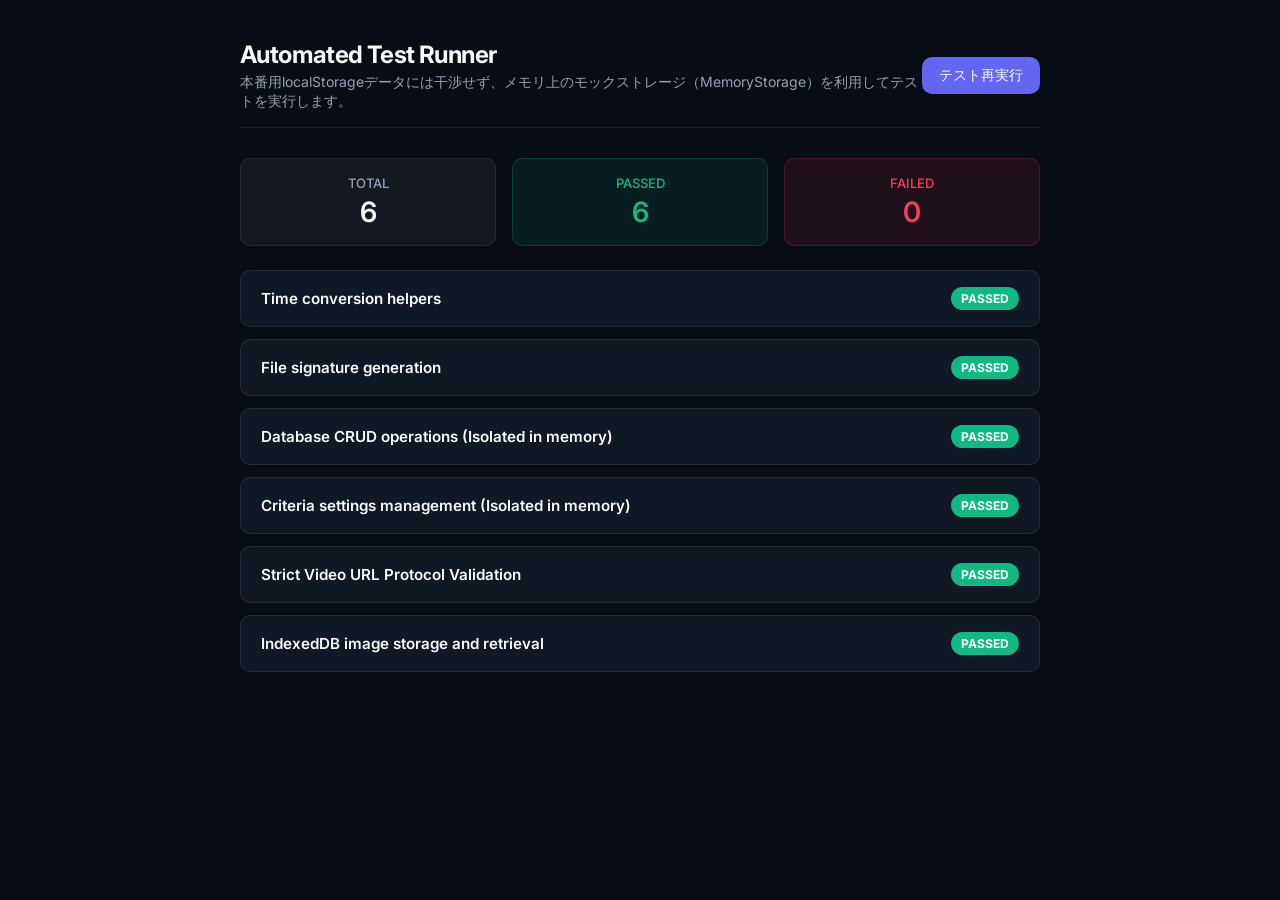
==== test.html @ 160d438b "Fix test isolation, unsafe DOM rendering, storage, and blob URL cleanup" ====
<!DOCTYPE html>
<html lang="ja">
<head>
  <meta charset="UTF-8">
  <meta name="viewport" content="width=device-width, initial-scale=1.0">
  <title>Video Review Studio - Test Runner</title>
  <link rel="stylesheet" href="css/styles.css">
  <style>
    body {
      background-color: var(--color-bg-base, #080c14);
      font-family: var(--font-sans);
      color: var(--color-text-main, #f8fafc);
      padding: 40px 20px;
    }
    .test-container {
      max-width: 800px;
      margin: 0 auto;
    }
    .test-header {
      margin-bottom: 30px;
      display: flex;
      justify-content: space-between;
      align-items: center;
      border-bottom: 1px solid var(--color-border);
      padding-bottom: 16px;
    }
    .test-summary-card {
      display: grid;
      grid-template-columns: repeat(3, 1fr);
      gap: 16px;
      margin-bottom: 24px;
    }
    .summary-box {
      padding: 16px;
      border-radius: var(--radius-md, 10px);
      text-align: center;
      font-weight: 600;
    }
    .summary-box.total {
      background-color: rgba(255, 255, 255, 0.05);
      border: 1px solid var(--color-border);
    }
    .summary-box.passed {
      background-color: rgba(16, 185, 129, 0.1);
      border: 1px solid rgba(16, 185, 129, 0.2);
      color: var(--color-success, #10b981);
    }
    .summary-box.failed {
      background-color: rgba(244, 63, 94, 0.1);
      border: 1px solid rgba(244, 63, 94, 0.2);
      color: var(--color-error, #f43f5e);
    }
    .test-title {
      font-size: 1.5rem;
      font-weight: 700;
    }
    .test-item-card {
      padding: 16px 20px;
      margin-bottom: 12px;
      display: flex;
      justify-content: space-between;
      align-items: center;
    }
    .test-item-info {
      display: flex;
      flex-direction: column;
      gap: 4px;
    }
    .test-name {
      font-size: 0.95rem;
      font-weight: 600;
    }
    .test-error-log {
      font-family: monospace;
      font-size: 0.8rem;
      color: var(--color-error, #f43f5e);
      margin-top: 4px;
    }
    .test-badge {
      font-size: 0.75rem;
      font-weight: 700;
      padding: 4px 10px;
      border-radius: var(--radius-full, 9999px);
    }
    .test-badge.passed {
      background-color: var(--color-success, #10b981);
      color: white;
    }
    .test-badge.failed {
      background-color: var(--color-error, #f43f5e);
      color: white;
    }
  </style>
</head>
<body>
  <div class="test-container">
    <div class="test-header">
      <div>
        <h1 class="test-title">Automated Test Runner</h1>
        <p style="color: var(--color-text-muted); font-size: 0.875rem; margin-top: 4px;">
          本番用localStorageデータには干渉せず、メモリ上のモックストレージ（MemoryStorage）を利用してテストを実行します。
        </p>
      </div>
      <button id="btn-re-run" class="btn btn-primary">テスト再実行</button>
    </div>

    <!-- Summary box -->
    <div class="test-summary-card">
      <div class="summary-box total">
        <div style="font-size: 0.8125rem; color: var(--color-text-muted); font-weight: 500;">TOTAL</div>
        <div id="summary-total" style="font-size: 1.75rem; margin-top: 4px;">0</div>
      </div>
      <div class="summary-box passed">
        <div style="font-size: 0.8125rem; font-weight: 500;">PASSED</div>
        <div id="summary-passed" style="font-size: 1.75rem; margin-top: 4px;">0</div>
      </div>
      <div class="summary-box failed">
        <div style="font-size: 0.8125rem; font-weight: 500;">FAILED</div>
        <div id="summary-failed" style="font-size: 1.75rem; margin-top: 4px;">0</div>
      </div>
    </div>

    <!-- Details List -->
    <div id="test-results-list">
      <!-- Injected test cases results cards -->
    </div>
  </div>

  <script type="module">
    import { runTests } from './js/tests.js';

    async function executeTestSuite() {
      const listEl = document.getElementById('test-results-list');
      listEl.innerHTML = '<div style="text-align:center; padding: 40px; color: var(--color-text-muted)">テスト実行中...</div>';

      // Reset summaries
      document.getElementById('summary-total').textContent = '0';
      document.getElementById('summary-passed').textContent = '0';
      document.getElementById('summary-failed').textContent = '0';

      const results = await runTests();
      
      listEl.innerHTML = '';
      let passedCount = 0;
      let failedCount = 0;

      results.forEach(res => {
        const card = document.createElement('div');
        card.className = 'glass-card test-item-card';

        const info = document.createElement('div');
        info.className = 'test-item-info';

        const nameSpan = document.createElement('span');
        nameSpan.className = 'test-name';
        nameSpan.textContent = res.name;
        info.appendChild(nameSpan);

        if (!res.passed) {
          const errDiv = document.createElement('div');
          errDiv.className = 'test-error-log';
          errDiv.textContent = `Error: ${res.error}`;
          info.appendChild(errDiv);
          failedCount++;
        } else {
          passedCount++;
        }

        const badge = document.createElement('span');
        badge.className = `test-badge ${res.passed ? 'passed' : 'failed'}`;
        badge.textContent = res.passed ? 'PASSED' : 'FAILED';

        card.appendChild(info);
        card.appendChild(badge);
        listEl.appendChild(card);
      });

      document.getElementById('summary-total').textContent = results.length.toString();
      document.getElementById('summary-passed').textContent = passedCount.toString();
      document.getElementById('summary-failed').textContent = failedCount.toString();
    }

    document.getElementById('btn-re-run').addEventListener('click', executeTestSuite);
    
    // Initial run
    document.addEventListener('DOMContentLoaded', executeTestSuite);
  </script>
</body>
</html>
---- css/styles.css ----
/* CSS Design Tokens & Reset */
@import url('https://fonts.googleapis.com/css2?family=Inter:wght@300;400;500;600;700&display=swap');

:root {
  --font-sans: 'Inter', system-ui, -apple-system, BlinkMacSystemFont, "Segoe UI", Roboto, "Helvetica Neue", Arial, sans-serif;
  
  /* Color Palette - Premium Obsidian & Deep Indigo */
  --color-bg-base: #080c14;
  --color-bg-panel: rgba(17, 24, 39, 0.7);
  --color-bg-card: rgba(30, 41, 59, 0.45);
  --color-bg-input: rgba(15, 23, 42, 0.6);
  --color-bg-active: rgba(99, 102, 241, 0.15);
  
  --color-primary: #6366f1;
  --color-primary-hover: #4f46e5;
  --color-primary-glow: rgba(99, 102, 241, 0.3);
  --color-secondary: #d946ef;
  
  --color-text-main: #f8fafc;
  --color-text-muted: #94a3b8;
  --color-text-dim: #64748b;
  
  --color-border: rgba(255, 255, 255, 0.08);
  --color-border-hover: rgba(255, 255, 255, 0.15);
  
  --color-success: #10b981;
  --color-error: #f43f5e;
  --color-warning: #f59e0b;
  
  /* Grade Colors */
  --color-grade-a: #22c55e;
  --color-grade-b: #3b82f6;
  --color-grade-c: #a855f7;
  --color-grade-d: #eab308;
  --color-grade-e: #ef4444;
  
  /* Border Radii & Effects */
  --radius-sm: 6px;
  --radius-md: 10px;
  --radius-lg: 16px;
  --radius-full: 9999px;
  
  --shadow-sm: 0 1px 2px 0 rgba(0, 0, 0, 0.05);
  --shadow-md: 0 4px 6px -1px rgba(0, 0, 0, 0.1), 0 2px 4px -1px rgba(0, 0, 0, 0.06);
  --shadow-lg: 0 10px 15px -3px rgba(0, 0, 0, 0.25), 0 4px 6px -2px rgba(0, 0, 0, 0.12);
  --shadow-glow: 0 0 20px 0 rgba(99, 102, 241, 0.15);
  
  --backdrop-blur: 16px;
}

* {
  box-sizing: border-box;
  margin: 0;
  padding: 0;
  scrollbar-width: thin;
  scrollbar-color: rgba(255, 255, 255, 0.15) transparent;
}

/* Custom Scrollbars */
*::-webkit-scrollbar {
  width: 6px;
  height: 6px;
}
*::-webkit-scrollbar-track {
  background: transparent;
}
*::-webkit-scrollbar-thumb {
  background-color: rgba(255, 255, 255, 0.12);
  border-radius: var(--radius-full);
}
*::-webkit-scrollbar-thumb:hover {
  background-color: rgba(255, 255, 255, 0.25);
}

body {
  font-family: var(--font-sans);
  background-color: var(--color-bg-base);
  color: var(--color-text-main);
  min-height: 100vh;
  overflow-x: hidden;
  display: flex;
  flex-direction: column;
}

/* Typography & Layout Utilities */
h1, h2, h3, h4 {
  font-weight: 600;
  letter-spacing: -0.025em;
  color: var(--color-text-main);
}

button, input, textarea, select {
  font-family: inherit;
  color: inherit;
  outline: none;
}

/* Glassmorphism Classes */
.glass-panel {
  background: var(--color-bg-panel);
  backdrop-filter: blur(var(--backdrop-blur));
  -webkit-backdrop-filter: blur(var(--backdrop-blur));
  border: 1px solid var(--color-border);
  box-shadow: var(--shadow-lg);
}

.glass-card {
  background: var(--color-bg-card);
  border: 1px solid var(--color-border);
  border-radius: var(--radius-md);
  transition: all 0.2s cubic-bezier(0.4, 0, 0.2, 1);
}

.glass-card:hover {
  border-color: var(--color-border-hover);
  transform: translateY(-2px);
  box-shadow: var(--shadow-md);
}

/* Header styling */
header {
  height: 64px;
  padding: 0 24px;
  display: flex;
  align-items: center;
  justify-content: space-between;
  border-bottom: 1px solid var(--color-border);
  position: sticky;
  top: 0;
  z-index: 40;
}

.logo-container {
  display: flex;
  align-items: center;
  gap: 10px;
}

.logo-icon {
  width: 28px;
  height: 28px;
  color: var(--color-primary);
  filter: drop-shadow(0 0 8px var(--color-primary-glow));
}

.logo-text {
  font-size: 1.15rem;
  font-weight: 700;
  background: linear-gradient(135deg, var(--color-text-main) 30%, var(--color-primary) 100%);
  -webkit-background-clip: text;
  -webkit-text-fill-color: transparent;
}

.header-actions {
  display: flex;
  align-items: center;
  gap: 12px;
}

/* Buttons */
.btn {
  display: inline-flex;
  align-items: center;
  justify-content: center;
  gap: 8px;
  padding: 8px 16px;
  border-radius: var(--radius-md);
  font-size: 0.875rem;
  font-weight: 500;
  cursor: pointer;
  border: 1px solid transparent;
  transition: all 0.2s ease;
  white-space: nowrap;
}

.btn-primary {
  background-color: var(--color-primary);
  color: #ffffff;
  box-shadow: var(--shadow-sm);
}
.btn-primary:hover {
  background-color: var(--color-primary-hover);
  box-shadow: 0 0 14px var(--color-primary-glow);
}

.btn-secondary {
  background-color: rgba(255, 255, 255, 0.05);
  border-color: var(--color-border);
  color: var(--color-text-main);
}
.btn-secondary:hover {
  background-color: rgba(255, 255, 255, 0.1);
  border-color: var(--color-border-hover);
}

.btn-danger {
  background-color: rgba(244, 63, 94, 0.1);
  border-color: rgba(244, 63, 94, 0.2);
  color: var(--color-error);
}
.btn-danger:hover {
  background-color: rgba(244, 63, 94, 0.2);
}

.btn-icon {
  width: 38px;
  height: 38px;
  padding: 0;
  border-radius: var(--radius-md);
  background-color: rgba(255, 255, 255, 0.04);
  border: 1px solid var(--color-border);
  color: var(--color-text-muted);
}
.btn-icon:hover {
  color: var(--color-text-main);
  background-color: rgba(255, 255, 255, 0.08);
  border-color: var(--color-border-hover);
}
.btn-icon svg {
  width: 18px;
  height: 18px;
}

/* App Container */
.app-content {
  flex: 1;
  display: flex;
  flex-direction: column;
  position: relative;
}

/* SCREEN 1: Video Library Grid */
.screen-library {
  max-width: 1200px;
  width: 100%;
  margin: 0 auto;
  padding: 32px 24px;
}

.library-header-bar {
  display: flex;
  justify-content: space-between;
  align-items: center;
  margin-bottom: 24px;
  flex-wrap: wrap;
  gap: 16px;
}

.filter-bar {
  display: grid;
  grid-template-columns: repeat(auto-fit, minmax(180px, 1fr));
  gap: 12px;
  padding: 16px;
  border-radius: var(--radius-lg);
  margin-bottom: 28px;
}

.input-group {
  display: flex;
  flex-direction: column;
  gap: 6px;
}

.input-label {
  font-size: 0.75rem;
  font-weight: 600;
  color: var(--color-text-muted);
  text-transform: uppercase;
  letter-spacing: 0.05em;
}

.form-input {
  background: var(--color-bg-input);
  border: 1px solid var(--color-border);
  border-radius: var(--radius-md);
  padding: 8px 12px;
  font-size: 0.875rem;
  transition: all 0.2s ease;
}

.form-input:focus {
  border-color: var(--color-primary);
  box-shadow: 0 0 0 2px var(--color-primary-glow);
}

.video-grid {
  display: grid;
  grid-template-columns: repeat(auto-fill, minmax(280px, 1fr));
  gap: 24px;
}

.video-card {
  display: flex;
  flex-direction: column;
  height: 100%;
  cursor: pointer;
  position: relative;
  overflow: hidden;
}

.video-card-thumb {
  aspect-ratio: 16/9;
  background-color: #020617;
  border-top-left-radius: 9px;
  border-top-right-radius: 9px;
  position: relative;
  overflow: hidden;
  display: flex;
  align-items: center;
  justify-content: center;
}

.video-card-thumb img {
  width: 100%;
  height: 100%;
  object-fit: cover;
}

.video-card-thumb .placeholder-video-icon {
  width: 48px;
  height: 48px;
  color: var(--color-text-dim);
}

.video-card-duration {
  position: absolute;
  bottom: 8px;
  right: 8px;
  background-color: rgba(0, 0, 0, 0.75);
  padding: 2px 6px;
  border-radius: var(--radius-sm);
  font-size: 0.75rem;
  font-weight: 500;
  letter-spacing: 0.025em;
}

.video-card-badge {
  position: absolute;
  top: 8px;
  left: 8px;
  padding: 4px 8px;
  border-radius: var(--radius-sm);
  font-size: 0.75rem;
  font-weight: 700;
  text-shadow: 0 1px 2px rgba(0,0,0,0.5);
  box-shadow: var(--shadow-sm);
}

.video-card-body {
  padding: 16px;
  flex: 1;
  display: flex;
  flex-direction: column;
  gap: 10px;
}

.video-card-title {
  font-size: 1rem;
  font-weight: 600;
  line-height: 1.4;
  overflow: hidden;
  text-overflow: ellipsis;
  display: -webkit-box;
  -webkit-line-clamp: 2;
  -webkit-box-orient: vertical;
}

.video-card-rating-row {
  display: flex;
  align-items: center;
  gap: 8px;
  font-size: 0.8125rem;
}

.video-card-avg-stars {
  display: flex;
  color: var(--color-warning);
}

.video-card-tags {
  display: flex;
  flex-wrap: wrap;
  gap: 6px;
  margin-top: auto;
}

.tag-badge {
  font-size: 0.6875rem;
  font-weight: 500;
  padding: 2px 6px;
  border-radius: var(--radius-sm);
  background-color: rgba(255, 255, 255, 0.05);
  border: 1px solid var(--color-border);
  color: var(--color-text-muted);
}

.video-card-stats {
  display: flex;
  align-items: center;
  gap: 12px;
  font-size: 0.75rem;
  color: var(--color-text-dim);
  border-top: 1px solid var(--color-border);
  padding-top: 10px;
  margin-top: 4px;
}

.stat-item {
  display: flex;
  align-items: center;
  gap: 4px;
}
.stat-item svg {
  width: 14px;
  height: 14px;
}

/* SCREEN 2: Dual Column Editor */
.screen-editor {
  flex: 1;
  display: grid;
  grid-template-columns: 1fr 400px;
  overflow: hidden;
  height: calc(100vh - 64px);
}

@media (max-width: 1024px) {
  .screen-editor {
    grid-template-columns: 1fr;
    height: auto;
    overflow: visible;
  }
}

/* Left Column: Player and Header info */
.editor-left-pane {
  display: flex;
  flex-direction: column;
  padding: 24px;
  overflow-y: auto;
  gap: 20px;
  border-right: 1px solid var(--color-border);
}

.pane-nav-bar {
  display: flex;
  align-items: center;
  justify-content: space-between;
  gap: 16px;
}

.video-title-area {
  display: flex;
  align-items: center;
  gap: 12px;
}

.video-title-heading {
  font-size: 1.25rem;
  font-weight: 600;
  white-space: nowrap;
  overflow: hidden;
  text-overflow: ellipsis;
  max-width: 500px;
}

.player-nav-buttons {
  display: flex;
  gap: 8px;
}

/* Video Player Component styling */
.player-container {
  aspect-ratio: 16/9;
  background-color: #000;
  border-radius: var(--radius-lg);
  overflow: hidden;
  position: relative;
  border: 1px solid var(--color-border);
  box-shadow: var(--shadow-lg);
}

.player-video {
  width: 100%;
  height: 100%;
  display: block;
}

/* Custom Player Controls */
.player-controls {
  position: absolute;
  bottom: 0;
  left: 0;
  right: 0;
  background: linear-gradient(0deg, rgba(0, 0, 0, 0.9) 0%, rgba(0, 0, 0, 0.4) 60%, rgba(0, 0, 0, 0) 100%);
  display: flex;
  flex-direction: column;
  padding: 12px 16px;
  opacity: 0;
  transition: opacity 0.25s ease;
  z-index: 10;
}

.player-container:hover .player-controls,
.player-container:focus-within .player-controls {
  opacity: 1;
}

.controls-progress-bar-container {
  height: 16px;
  display: flex;
  align-items: center;
  cursor: pointer;
  position: relative;
}

.controls-progress-bg {
  width: 100%;
  height: 4px;
  background-color: rgba(255, 255, 255, 0.2);
  border-radius: var(--radius-full);
  position: relative;
  transition: height 0.1s ease;
}

.controls-progress-bar-container:hover .controls-progress-bg {
  height: 6px;
}

.controls-progress-load {
  height: 100%;
  background-color: rgba(255, 255, 255, 0.15);
  position: absolute;
  top: 0;
  left: 0;
  border-radius: var(--radius-full);
}

.controls-progress-fill {
  height: 100%;
  background-color: var(--color-primary);
  position: absolute;
  top: 0;
  left: 0;
  border-radius: var(--radius-full);
}

.controls-progress-handle {
  width: 12px;
  height: 12px;
  background-color: #ffffff;
  border-radius: var(--radius-full);
  position: absolute;
  top: 50%;
  transform: translate(-50%, -50%);
  left: 0;
  box-shadow: 0 2px 4px rgba(0,0,0,0.5);
  display: none;
}

.controls-progress-bar-container:hover .controls-progress-handle {
  display: block;
}

.controls-row {
  display: flex;
  align-items: center;
  justify-content: space-between;
  margin-top: 8px;
}

.controls-left, .controls-right {
  display: flex;
  align-items: center;
  gap: 12px;
}

.control-btn {
  background: transparent;
  border: none;
  cursor: pointer;
  color: #ffffff;
  width: 32px;
  height: 32px;
  display: flex;
  align-items: center;
  justify-content: center;
  border-radius: var(--radius-sm);
  transition: background-color 0.2s;
}

.control-btn:hover {
  background-color: rgba(255, 255, 255, 0.1);
}

.control-btn svg {
  width: 18px;
  height: 18px;
}

.time-display {
  font-size: 0.75rem;
  font-weight: 500;
  font-variant-numeric: tabular-nums;
  color: rgba(255, 255, 255, 0.85);
}

.volume-container {
  display: flex;
  align-items: center;
  gap: 6px;
}

.volume-slider {
  width: 60px;
  height: 4px;
  -webkit-appearance: none;
  background: rgba(255, 255, 255, 0.2);
  border-radius: var(--radius-full);
  outline: none;
  cursor: pointer;
  transition: width 0.2s ease;
}

.volume-slider::-webkit-slider-thumb {
  -webkit-appearance: none;
  width: 10px;
  height: 10px;
  border-radius: var(--radius-full);
  background: #ffffff;
  box-shadow: 0 1px 2px rgba(0,0,0,0.4);
}

/* Local Video Loader Fallback card */
.local-file-prompt-card {
  padding: 24px;
  display: flex;
  flex-direction: column;
  align-items: center;
  gap: 16px;
  text-align: center;
}

.local-file-icon {
  width: 48px;
  height: 48px;
  color: var(--color-primary);
}

/* Shortcut Helper block under video */
.shortcuts-helper-card {
  padding: 16px 20px;
}

.shortcuts-grid {
  display: grid;
  grid-template-columns: repeat(auto-fit, minmax(180px, 1fr));
  gap: 10px;
  margin-top: 10px;
}

.shortcut-item {
  display: flex;
  justify-content: space-between;
  align-items: center;
  font-size: 0.8125rem;
  color: var(--color-text-muted);
}

.shortcut-key {
  font-family: monospace;
  background: rgba(255, 255, 255, 0.08);
  border: 1px solid var(--color-border);
  padding: 2px 6px;
  border-radius: 4px;
  color: var(--color-text-main);
  font-size: 0.75rem;
}

/* Right Column: Panel for evaluation tools */
.editor-right-pane {
  display: flex;
  flex-direction: column;
  overflow-y: auto;
  border-left: 1px solid var(--color-border);
  height: 100%;
}

@media (max-width: 1024px) {
  .editor-right-pane {
    border-left: none;
    height: auto;
  }
}

.right-pane-scroll-container {
  padding: 24px;
  display: flex;
  flex-direction: column;
  gap: 28px;
}

.editor-section {
  display: flex;
  flex-direction: column;
  gap: 12px;
}

.editor-section-title {
  font-size: 0.875rem;
  font-weight: 600;
  text-transform: uppercase;
  letter-spacing: 0.05em;
  color: var(--color-text-muted);
  border-bottom: 1px solid var(--color-border);
  padding-bottom: 6px;
  margin-bottom: 4px;
}

/* 1. Overall Grade Selector */
.grade-selector-group {
  display: grid;
  grid-template-columns: repeat(5, 1fr) auto;
  gap: 6px;
}

.grade-btn {
  height: 42px;
  border: 1px solid var(--color-border);
  background-color: rgba(255,255,255,0.03);
  font-weight: 700;
  font-size: 1.125rem;
  border-radius: var(--radius-md);
  cursor: pointer;
  transition: all 0.15s ease;
  display: flex;
  align-items: center;
  justify-content: center;
}

.grade-btn-clear {
  color: var(--color-text-dim);
  font-size: 0.75rem;
  padding: 0 8px;
}
.grade-btn-clear:hover {
  color: var(--color-error);
  background-color: rgba(244, 63, 94, 0.08);
}

.grade-btn[data-grade="A"]:hover, .grade-btn[data-grade="A"].active {
  background-color: rgba(34, 197, 94, 0.15);
  border-color: var(--color-grade-a);
  color: var(--color-grade-a);
  box-shadow: 0 0 10px rgba(34, 197, 94, 0.15);
}

.grade-btn[data-grade="B"]:hover, .grade-btn[data-grade="B"].active {
  background-color: rgba(59, 130, 246, 0.15);
  border-color: var(--color-grade-b);
  color: var(--color-grade-b);
  box-shadow: 0 0 10px rgba(59, 130, 246, 0.15);
}

.grade-btn[data-grade="C"]:hover, .grade-btn[data-grade="C"].active {
  background-color: rgba(168, 85, 247, 0.15);
  border-color: var(--color-grade-c);
  color: var(--color-grade-c);
  box-shadow: 0 0 10px rgba(168, 85, 247, 0.15);
}

.grade-btn[data-grade="D"]:hover, .grade-btn[data-grade="D"].active {
  background-color: rgba(234, 179, 8, 0.15);
  border-color: var(--color-grade-d);
  color: var(--color-grade-d);
  box-shadow: 0 0 10px rgba(234, 179, 8, 0.15);
}

.grade-btn[data-grade="E"]:hover, .grade-btn[data-grade="E"].active {
  background-color: rgba(239, 68, 68, 0.15);
  border-color: var(--color-grade-e);
  color: var(--color-grade-e);
  box-shadow: 0 0 10px rgba(239, 68, 68, 0.15);
}

/* 2. Individual Star Criteria Panel */
.criteria-ratings-panel {
  display: flex;
  flex-direction: column;
  gap: 10px;
}

.star-rating-row {
  display: flex;
  justify-content: space-between;
  align-items: center;
  padding: 6px 10px;
  border-radius: var(--radius-sm);
  background-color: rgba(255, 255, 255, 0.015);
  border: 1px solid transparent;
}

.star-rating-row:hover {
  background-color: rgba(255, 255, 255, 0.04);
  border-color: var(--color-border);
}

.star-rating-label {
  font-size: 0.875rem;
  font-weight: 500;
}

.stars-interactive-container {
  display: flex;
  align-items: center;
  gap: 12px;
}

.stars-group {
  display: flex;
  gap: 3px;
  cursor: pointer;
}

.star-elem {
  width: 20px;
  height: 20px;
  color: var(--color-text-dim);
  transition: color 0.1s ease, transform 0.1s ease;
}

.star-elem.active {
  color: var(--color-warning);
}

.stars-group:hover .star-elem {
  /* Override normal behavior to make stars light up on hover */
  color: var(--color-warning);
}

.stars-group .star-elem:hover ~ .star-elem {
  /* Turn elements after hovered element back to dim */
  color: var(--color-text-dim) !important;
}

.star-clear-btn {
  background: transparent;
  border: none;
  color: var(--color-text-dim);
  cursor: pointer;
  font-size: 0.75rem;
}
.star-clear-btn:hover {
  color: var(--color-error);
}

/* 3. SVG Radar Chart styles */
.radar-chart-container {
  display: flex;
  justify-content: center;
  align-items: center;
  aspect-ratio: 1;
  width: 100%;
  max-width: 320px;
  margin: 0 auto;
  border: 1px solid var(--color-border);
  background: rgba(15, 23, 42, 0.3);
  border-radius: var(--radius-lg);
  padding: 12px;
  position: relative;
  overflow: hidden;
}

.radar-svg {
  display: block;
}

.radar-placeholder-container {
  display: flex;
  align-items: center;
  justify-content: center;
  height: 100%;
  width: 100%;
  text-align: center;
  padding: 20px;
}

.radar-placeholder-inner {
  display: flex;
  flex-direction: column;
  align-items: center;
  gap: 12px;
}

.radar-placeholder-icon {
  width: 40px;
  height: 40px;
  color: var(--color-text-dim);
  opacity: 0.6;
}

.radar-placeholder-inner p {
  font-size: 0.8125rem;
  color: var(--color-text-muted);
}

/* 4. Tags input */
.tags-widget-container {
  display: flex;
  flex-direction: column;
  gap: 8px;
}

.tags-chips-list {
  display: flex;
  flex-wrap: wrap;
  gap: 6px;
}

.tag-chip {
  display: inline-flex;
  align-items: center;
  gap: 6px;
  font-size: 0.75rem;
  font-weight: 500;
  padding: 4px 10px;
  background-color: var(--color-bg-active);
  color: var(--color-primary);
  border: 1px solid rgba(99, 102, 241, 0.3);
  border-radius: var(--radius-full);
}

.tag-chip-remove {
  background: transparent;
  border: none;
  cursor: pointer;
  color: rgba(99, 102, 241, 0.6);
  display: flex;
  align-items: center;
  justify-content: center;
}
.tag-chip-remove:hover {
  color: var(--color-error);
}
.tag-chip-remove svg {
  width: 10px;
  height: 10px;
}

.tag-input-box-wrapper {
  position: relative;
}

.tag-autocomplete-dropdown {
  position: absolute;
  top: 100%;
  left: 0;
  right: 0;
  margin-top: 4px;
  max-height: 150px;
  overflow-y: auto;
  border-radius: var(--radius-md);
  z-index: 50;
  box-shadow: var(--shadow-lg);
}

.autocomplete-item {
  padding: 8px 12px;
  font-size: 0.8125rem;
  cursor: pointer;
  transition: background-color 0.15s;
}

.autocomplete-item:hover {
  background-color: var(--color-primary);
  color: white;
}

/* 5. Comment Section */
.comment-editor-textarea {
  min-height: 90px;
  resize: vertical;
  width: 100%;
}

/* 6. Timeline Notes list */
.timeline-notes-editor-box {
  display: flex;
  flex-direction: column;
  gap: 10px;
  padding: 14px;
  border-radius: var(--radius-md);
  background-color: rgba(255, 255, 255, 0.02);
  border: 1px solid var(--color-border);
}

.timeline-editor-comment-input {
  width: 100%;
  font-size: 0.8125rem;
  padding: 6px 10px;
}

.timeline-notes-list {
  display: flex;
  flex-direction: column;
  gap: 10px;
  margin-top: 8px;
}

.timeline-note-item {
  display: flex;
  gap: 12px;
  padding: 10px;
  border-radius: var(--radius-md);
  background-color: rgba(255, 255, 255, 0.025);
  border: 1px solid var(--color-border);
  align-items: flex-start;
  transition: border-color 0.2s, background-color 0.2s;
}

.timeline-note-item:hover {
  border-color: var(--color-border-hover);
  background-color: rgba(255, 255, 255, 0.04);
}

.timeline-note-thumb {
  width: 64px;
  aspect-ratio: 16/9;
  background-color: #020617;
  border-radius: 4px;
  overflow: hidden;
  display: flex;
  align-items: center;
  justify-content: center;
  flex-shrink: 0;
  border: 1px solid rgba(255,255,255,0.06);
}

.timeline-note-thumb img {
  width: 100%;
  height: 100%;
  object-fit: cover;
}

.timeline-note-thumb-icon {
  width: 20px;
  height: 20px;
  color: var(--color-text-dim);
}

.timeline-note-content-box {
  flex: 1;
  display: flex;
  flex-direction: column;
  gap: 4px;
}

.timeline-note-meta-row {
  display: flex;
  align-items: center;
  justify-content: space-between;
  gap: 8px;
}

.timeline-note-timestamp {
  font-size: 0.75rem;
  font-weight: 700;
  color: var(--color-primary);
  background-color: var(--color-bg-active);
  padding: 2px 6px;
  border-radius: 4px;
  cursor: pointer;
  display: inline-flex;
  align-items: center;
  gap: 4px;
  transition: filter 0.15s;
}

.timeline-note-timestamp:hover {
  filter: brightness(1.2);
}

.timeline-note-comment {
  font-size: 0.8125rem;
  line-height: 1.4;
  word-break: break-word;
}

.timeline-note-actions {
  display: flex;
  gap: 6px;
}

.timeline-note-action-btn {
  background: transparent;
  border: none;
  cursor: pointer;
  color: var(--color-text-dim);
  padding: 2px;
}
.timeline-note-action-btn:hover {
  color: var(--color-text-main);
}
.timeline-note-action-btn.delete:hover {
  color: var(--color-error);
}
.timeline-note-action-btn svg {
  width: 14px;
  height: 14px;
}

/* Save Bar footer in pane */
.pane-save-bar {
  position: sticky;
  bottom: 0;
  background: var(--color-bg-panel);
  border-top: 1px solid var(--color-border);
  padding: 16px 24px;
  display: flex;
  justify-content: flex-end;
  gap: 12px;
  backdrop-filter: blur(var(--backdrop-blur));
  -webkit-backdrop-filter: blur(var(--backdrop-blur));
}

/* SCREEN 3: Settings Panel Modal Overlay */
.modal-overlay {
  position: fixed;
  top: 0;
  left: 0;
  right: 0;
  bottom: 0;
  background-color: rgba(0, 0, 0, 0.7);
  backdrop-filter: blur(8px);
  -webkit-backdrop-filter: blur(8px);
  display: flex;
  align-items: center;
  justify-content: center;
  z-index: 100;
  opacity: 0;
  pointer-events: none;
  transition: opacity 0.25s ease;
}

.modal-overlay.open {
  opacity: 1;
  pointer-events: auto;
}

.modal-container {
  width: 100%;
  max-width: 500px;
  border-radius: var(--radius-lg);
  display: flex;
  flex-direction: column;
  max-height: 85vh;
  overflow: hidden;
  transform: scale(0.95);
  transition: transform 0.25s cubic-bezier(0.34, 1.56, 0.64, 1);
}

.modal-overlay.open .modal-container {
  transform: scale(1);
}

.modal-header {
  padding: 18px 24px;
  border-bottom: 1px solid var(--color-border);
  display: flex;
  align-items: center;
  justify-content: space-between;
}

.modal-body {
  padding: 24px;
  overflow-y: auto;
  display: flex;
  flex-direction: column;
  gap: 20px;
}

.modal-footer {
  padding: 16px 24px;
  border-top: 1px solid var(--color-border);
  display: flex;
  justify-content: flex-end;
  gap: 12px;
}

/* Settings Form elements */
.settings-criteria-list {
  display: flex;
  flex-direction: column;
  gap: 10px;
}

.settings-criterion-row {
  display: flex;
  align-items: center;
  gap: 12px;
  padding: 8px 12px;
  border-radius: var(--radius-md);
  background-color: rgba(255, 255, 255, 0.02);
  border: 1px solid var(--color-border);
}

.criterion-drag-handle {
  color: var(--color-text-dim);
  cursor: grab;
  display: flex;
  flex-direction: column;
  gap: 2px;
}

.criterion-input-field {
  flex: 1;
  font-weight: 500;
}

.criterion-order-controls {
  display: flex;
  flex-direction: column;
  gap: 2px;
}

.criterion-order-btn {
  background: transparent;
  border: none;
  cursor: pointer;
  color: var(--color-text-dim);
  padding: 2px;
  display: flex;
  align-items: center;
}
.criterion-order-btn:hover {
  color: var(--color-text-main);
}
.criterion-order-btn svg {
  width: 14px;
  height: 14px;
}

.settings-add-box {
  display: flex;
  gap: 10px;
  align-items: center;
  border-top: 1px solid var(--color-border);
  padding-top: 16px;
  margin-top: 8px;
}

/* General Layout helpers & Hide states */
.hidden {
  display: none !important;
}

/* Toast Message Notifications */
.toast-container {
  position: fixed;
  bottom: 24px;
  left: 24px;
  z-index: 200;
  display: flex;
  flex-direction: column;
  gap: 8px;
}

.toast {
  padding: 12px 18px;
  border-radius: var(--radius-md);
  color: white;
  font-size: 0.875rem;
  font-weight: 500;
  box-shadow: var(--shadow-lg);
  display: flex;
  align-items: center;
  gap: 10px;
  transform: translateY(20px);
  opacity: 0;
  animation: toastSlideIn 0.3s forwards cubic-bezier(0.34, 1.56, 0.64, 1);
  border-left: 4px solid transparent;
}

.toast-success {
  background-color: #0f172a;
  border: 1px solid rgba(16, 185, 129, 0.2);
  border-left-color: var(--color-success);
}

.toast-error {
  background-color: #0f172a;
  border: 1px solid rgba(244, 63, 94, 0.2);
  border-left-color: var(--color-error);
}

@keyframes toastSlideIn {
  to {
    transform: translateY(0);
    opacity: 1;
  }
}
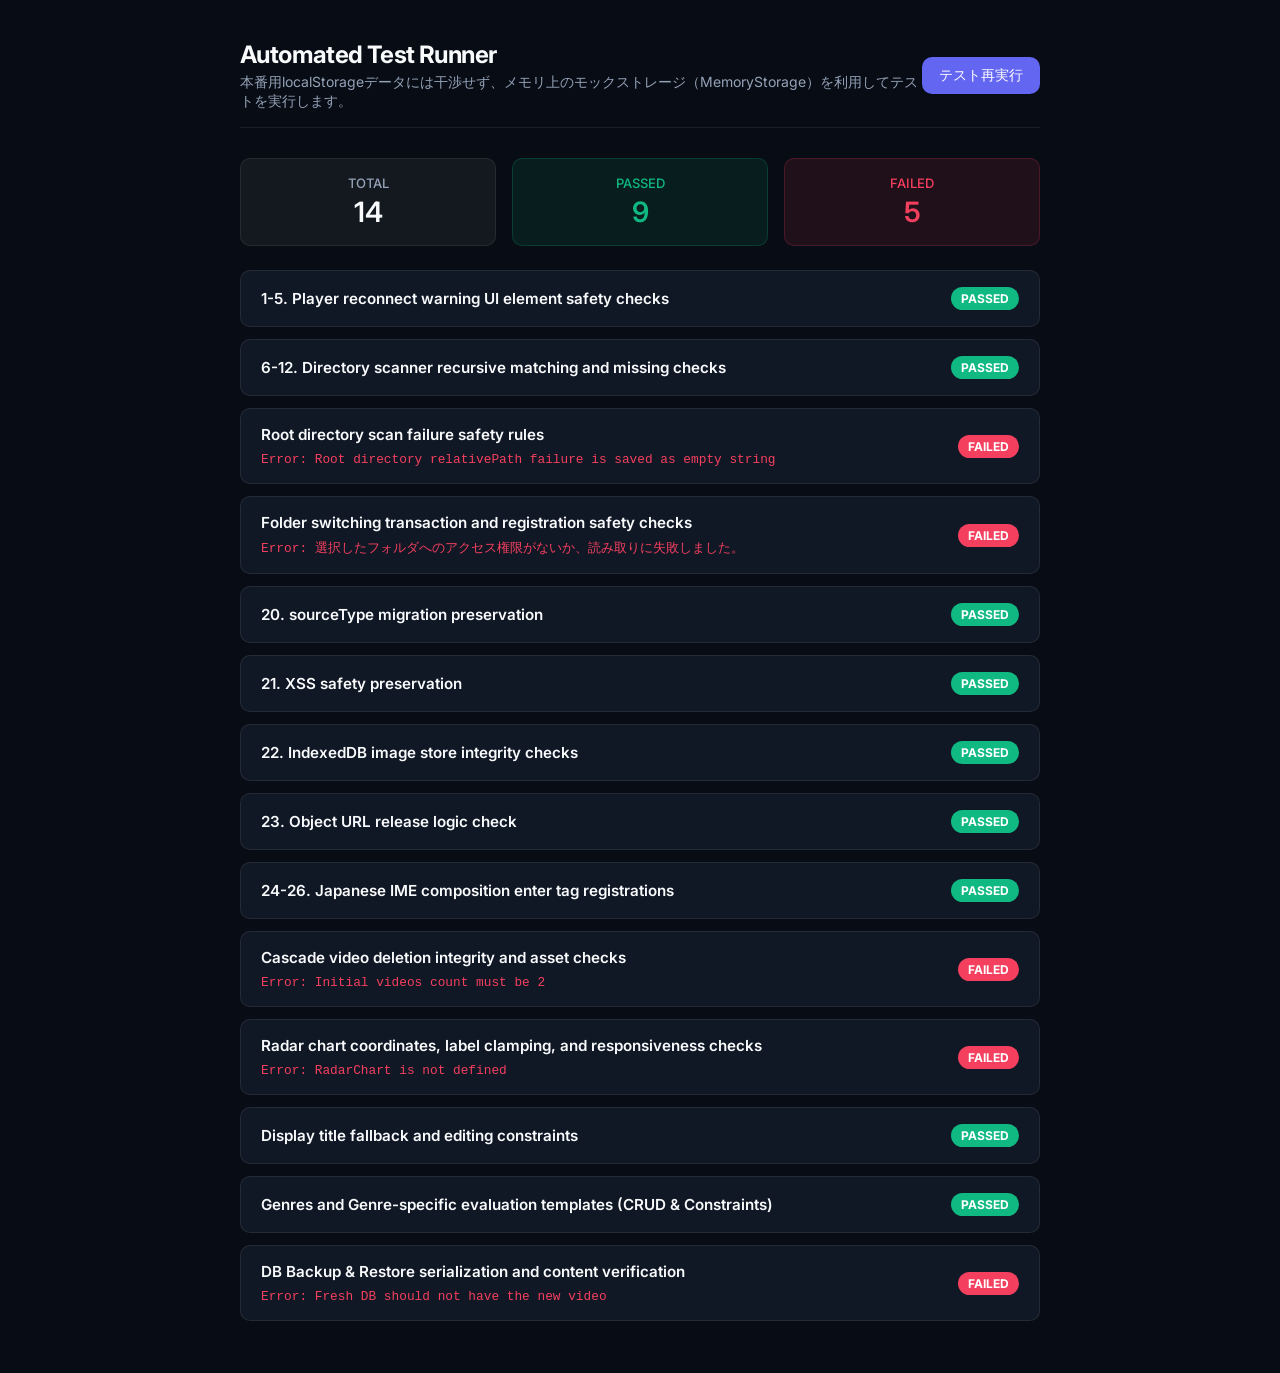
==== commit 78ece15f: "feat: Implement DB backup/restore, display title override, and genre-specific rating criteria" ====
--- a/test.html
+++ b/test.html
@@ -126,6 +126,7 @@
     </div>
   </div>
 
+  <script src="js/jszip.min.js"></script>
   <script type="module">
     import { runTests } from './js/tests.js';
 
--- a/css/styles.css
+++ b/css/styles.css
@@ -868,7 +868,7 @@
   border-radius: var(--radius-lg);
   padding: 12px;
   position: relative;
-  overflow: hidden;
+  overflow: visible;
 }
 
 .radar-svg {
@@ -1299,3 +1299,49 @@
     opacity: 1;
   }
 }
+
+/* Card state styling */
+.video-card.status-missing {
+  opacity: 0.55;
+  border-color: rgba(244, 63, 94, 0.3) !important;
+}
+
+.video-card.status-permission-required {
+  opacity: 0.65;
+  border-color: rgba(245, 158, 11, 0.3) !important;
+}
+
+.video-card.status-unsupported {
+  opacity: 0.7;
+  border-color: rgba(255, 255, 255, 0.15) !important;
+}
+
+.video-card.status-scan-error {
+  opacity: 0.65;
+  border-color: rgba(239, 68, 68, 0.25) !important;
+}
+
+.video-card.status-no-directory {
+  opacity: 0.65;
+  border-color: rgba(239, 68, 68, 0.4) !important;
+}
+
+.video-card-meta-detail {
+  font-size: 0.6875rem;
+  color: var(--color-text-dim);
+  white-space: nowrap;
+  overflow: hidden;
+  text-overflow: ellipsis;
+  margin-top: -4px;
+}
+
+.btn:disabled {
+  opacity: 0.35;
+  pointer-events: none;
+  cursor: not-allowed;
+}
+
+@keyframes spin {
+  0% { transform: rotate(0deg); }
+  100% { transform: rotate(360deg); }
+}
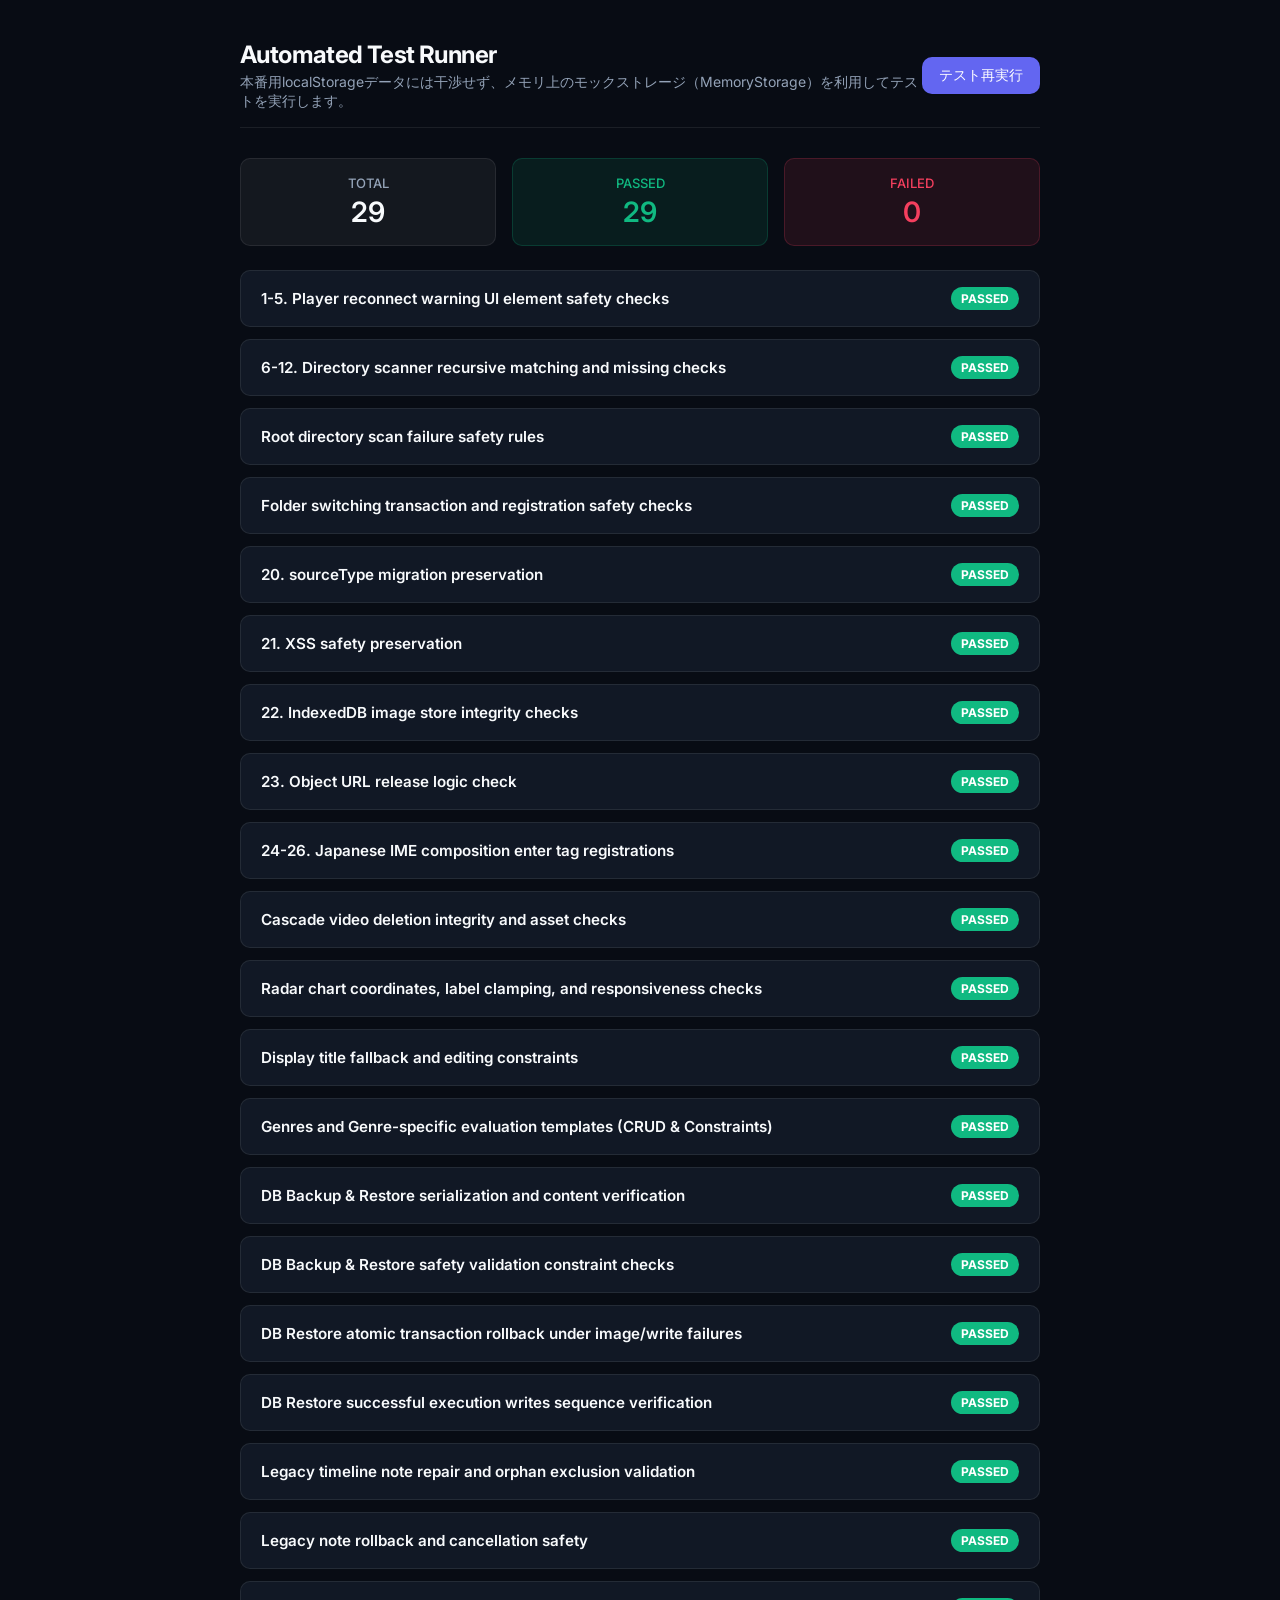
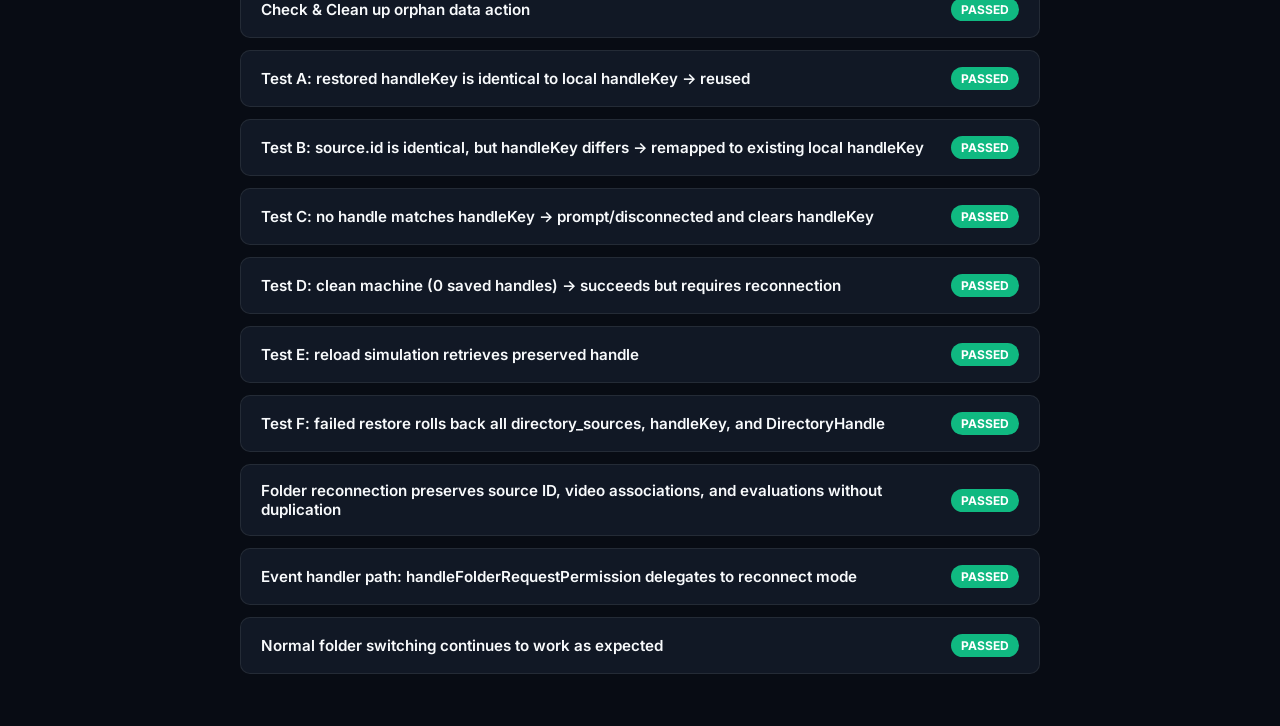
==== commit d443b97f: "fix: 再接続時の呼び出し引数に既存source.idを渡すよう修正" ====
--- a/test.html
+++ b/test.html
@@ -126,6 +126,9 @@
     </div>
   </div>
 
+  <script>
+    window.__TEST_ENV__ = true;
+  </script>
   <script src="js/jszip.min.js"></script>
   <script type="module">
     import { runTests } from './js/tests.js';
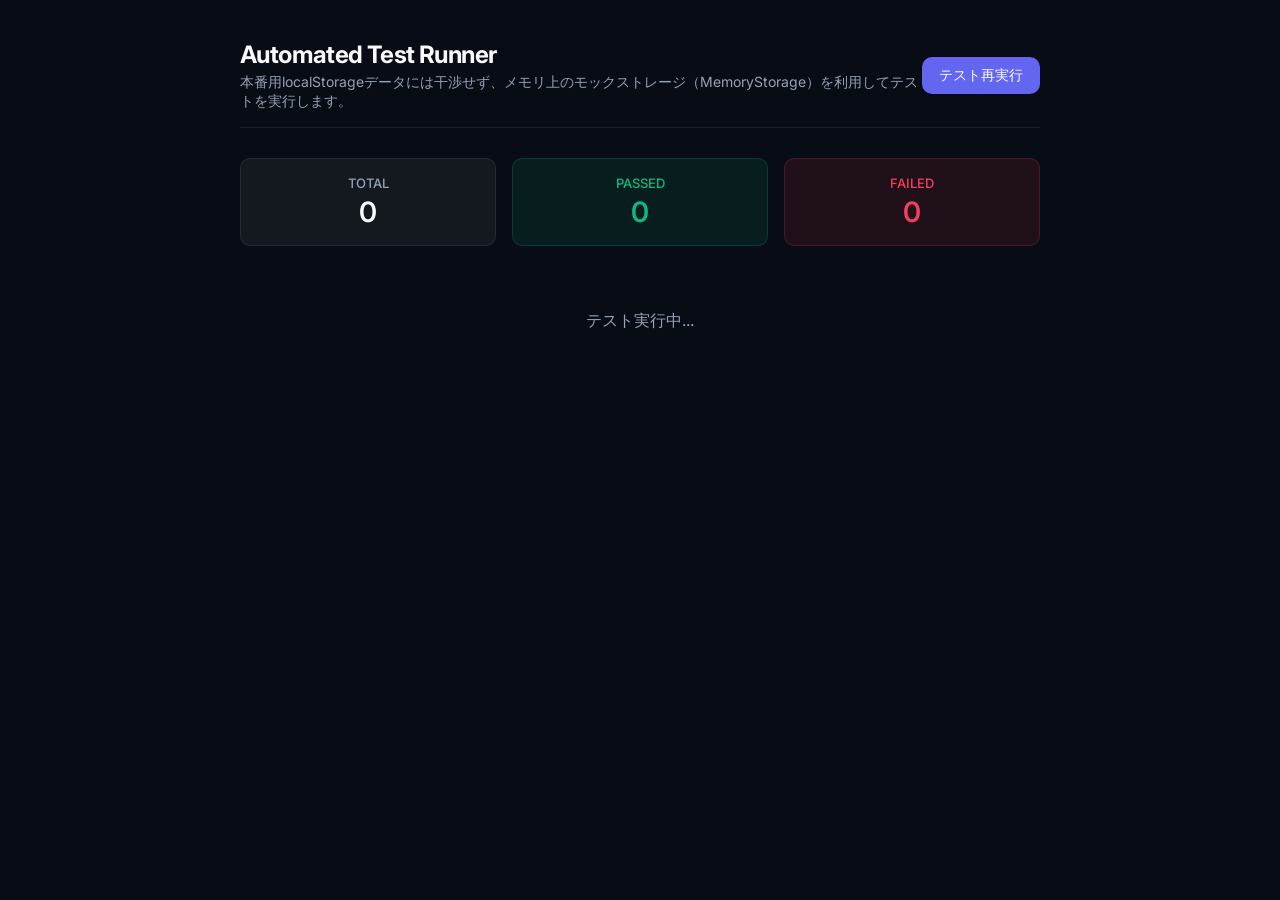
==== commit 5110f14b: "fix: ハッシュ競合の永続化保護とヘッドレステスト停止を修正" ====
--- a/test.html
+++ b/test.html
@@ -128,22 +128,79 @@
 
   <script>
     window.__TEST_ENV__ = true;
+    const isAutomated = new URLSearchParams(window.location.search).get('automated') === 'true';
+    if (isAutomated) {
+      window.onerror = function(message, source, lineno, colno, error) {
+        const errorMsg = error ? error.stack : message;
+        fetch('/api/test-fatal', {
+          method: 'POST',
+          headers: { 'Content-Type': 'application/json' },
+          body: JSON.stringify({ reason: 'window.onerror', error: errorMsg })
+        }).catch(err => console.error('Failed to notify node of error:', err));
+      };
+
+      window.addEventListener('unhandledrejection', function(event) {
+        const errorMsg = event.reason ? (event.reason.stack || event.reason.message || event.reason) : 'Unhandled promise rejection';
+        fetch('/api/test-fatal', {
+          method: 'POST',
+          headers: { 'Content-Type': 'application/json' },
+          body: JSON.stringify({ reason: 'unhandledrejection', error: errorMsg })
+        }).catch(err => console.error('Failed to notify node of unhandled rejection:', err));
+      });
+
+      window.__onTestResult__ = (res) => {
+        fetch('/api/test-progress', {
+          method: 'POST',
+          headers: { 'Content-Type': 'application/json' },
+          body: JSON.stringify(res)
+        }).catch(err => console.error('Progress report failed:', err));
+      };
+
+      const originalGroup = console.group;
+      console.group = function(name) {
+        if (originalGroup) originalGroup.apply(console, arguments);
+        fetch('/api/group-start', {
+          method: 'POST',
+          headers: { 'Content-Type': 'application/json' },
+          body: JSON.stringify({ name })
+        }).catch(err => console.error('Group start report failed:', err));
+      };
+
+      const originalGroupEnd = console.groupEnd;
+      console.groupEnd = function() {
+        if (originalGroupEnd) originalGroupEnd.apply(console, arguments);
+        fetch('/api/group-end', {
+          method: 'POST',
+          headers: { 'Content-Type': 'application/json' },
+          body: JSON.stringify({})
+        }).catch(err => console.error('Group end report failed:', err));
+      };
+    }
   </script>
   <script src="js/jszip.min.js"></script>
   <script type="module">
     import { runTests } from './js/tests.js';
 
     async function executeTestSuite() {
-      const listEl = document.getElementById('test-results-list');
-      listEl.innerHTML = '<div style="text-align:center; padding: 40px; color: var(--color-text-muted)">テスト実行中...</div>';
-
-      // Reset summaries
-      document.getElementById('summary-total').textContent = '0';
-      document.getElementById('summary-passed').textContent = '0';
-      document.getElementById('summary-failed').textContent = '0';
-
-      const results = await runTests();
-      
+      try {
+        const listEl = document.getElementById('test-results-list');
+        listEl.innerHTML = '<div style="text-align:center; padding: 40px; color: var(--color-text-muted)">テスト実行中...</div>';
+
+        // Reset summaries
+        document.getElementById('summary-total').textContent = '0';
+        document.getElementById('summary-passed').textContent = '0';
+        document.getElementById('summary-failed').textContent = '0';
+
+        const results = await runTests();
+        
+        if (isAutomated) {
+          fetch('/api/report-results', {
+            method: 'POST',
+            headers: { 'Content-Type': 'application/json' },
+            body: JSON.stringify(results.map(r => ({ name: r.name, passed: r.passed, error: r.error })))
+          }).catch(err => console.error('Final report failed:', err));
+        }
+
       listEl.innerHTML = '';
       let passedCount = 0;
       let failedCount = 0;
@@ -182,6 +239,16 @@
       document.getElementById('summary-total').textContent = results.length.toString();
       document.getElementById('summary-passed').textContent = passedCount.toString();
       document.getElementById('summary-failed').textContent = failedCount.toString();
+      } catch (err) {
+        if (isAutomated) {
+          fetch('/api/test-fatal', {
+            method: 'POST',
+            headers: { 'Content-Type': 'application/json' },
+            body: JSON.stringify({ reason: 'executeTestSuite execution error', error: err.stack || err.message })
+          }).catch(e => console.error('Failed to notify node of executeTestSuite error:', e));
+        }
+        throw err;
+      }
     }
 
     document.getElementById('btn-re-run').addEventListener('click', executeTestSuite);
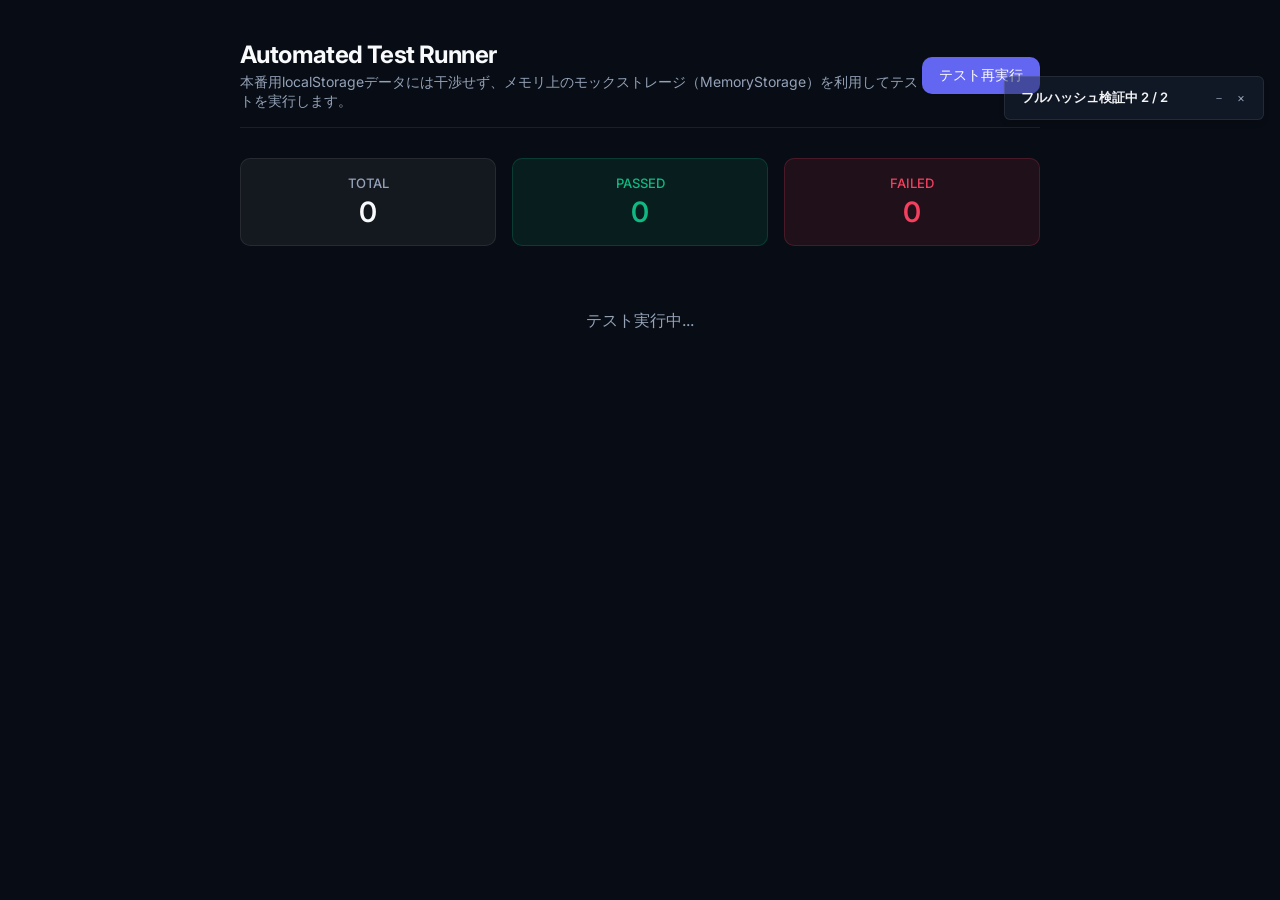
==== commit ee75ac87: "feat: add custom poster UI and management" ====
--- a/test.html
+++ b/test.html
@@ -191,7 +191,9 @@
         document.getElementById('summary-passed').textContent = '0';
         document.getElementById('summary-failed').textContent = '0';
 
-        const results = await runTests();
+        const urlParams = new URLSearchParams(window.location.search);
+        const group = urlParams.get('group') || null;
+        const results = await runTests(group);
         
         if (isAutomated) {
           fetch('/api/report-results', {
@@ -256,5 +258,23 @@
     // Initial run
     document.addEventListener('DOMContentLoaded', executeTestSuite);
   </script>
+  <!-- Test Mock DOM for Custom Poster -->
+  <div style="display:none">
+    <button id="btn-editor-upload-poster"></button>
+    <button id="btn-editor-delete-poster" class="hidden"></button>
+    <div id="editor-poster-preview-container" class="hidden">
+      <img id="editor-poster-preview-img">
+    </div>
+    <select id="filter-tag"></select>
+    <input id="filter-search">
+    <select id="filter-grade"></select>
+    <select id="filter-review-status"></select>
+    <select id="filter-source-type"></select>
+    <select id="filter-availability"></select>
+    <select id="filter-sort"></select>
+    <div id="video-grid"></div>
+    <div id="library-empty"></div>
+    <button id="btn-bulk-delete"></button>
+  </div>
 </body>
 </html>
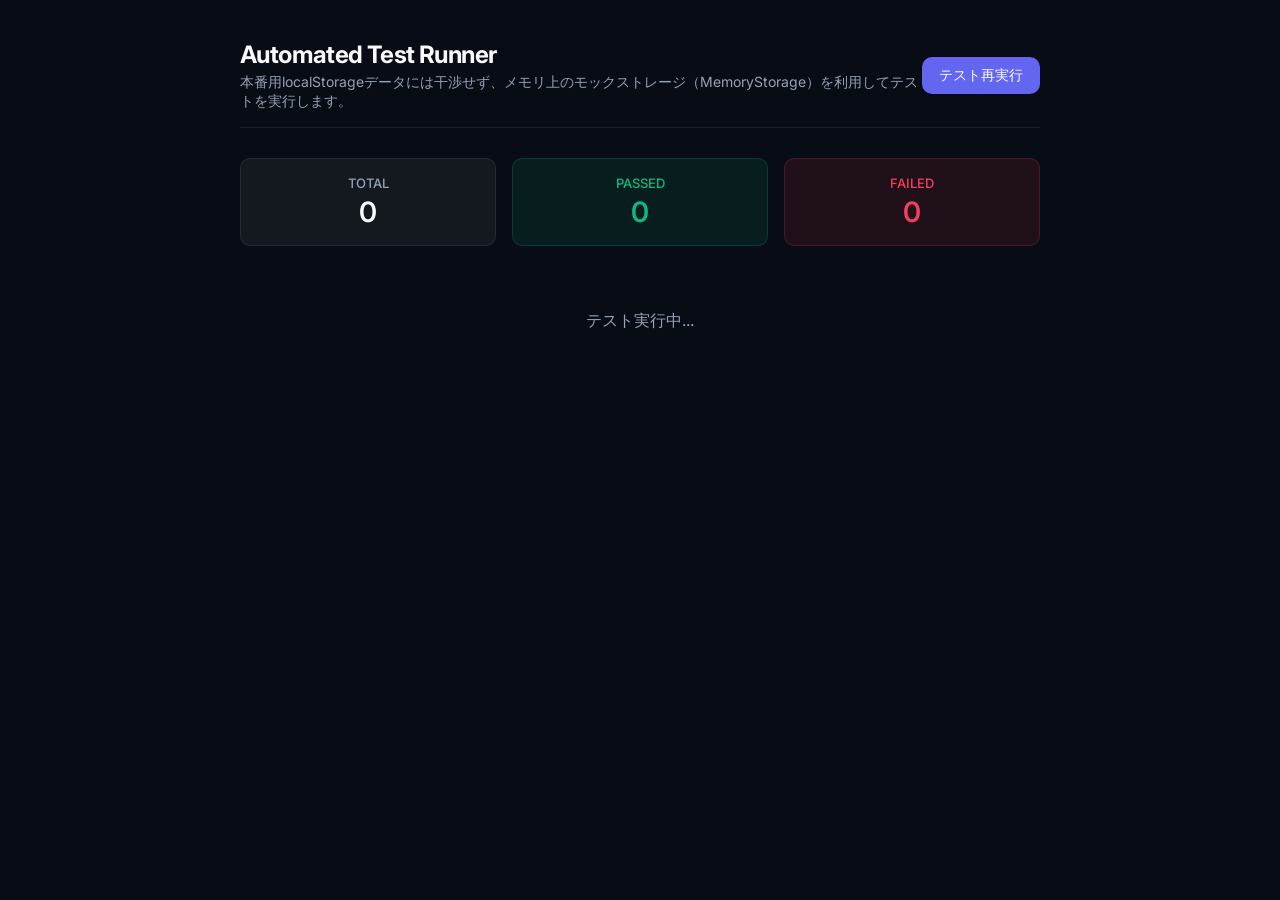
==== commit 04d4a8df: "feat: implement i18n Phase 3 dynamic UI translation - Expand locale resources (ja.js, en.js, zh-CN.j" ====
--- a/test.html
+++ b/test.html
@@ -131,7 +131,7 @@
     const isAutomated = new URLSearchParams(window.location.search).get('automated') === 'true';
     if (isAutomated) {
       window.onerror = function(message, source, lineno, colno, error) {
-        const errorMsg = error ? error.stack : message;
+        const errorMsg = `${message} at ${source}:${lineno}:${colno} ` + (error ? error.stack : '');
         fetch('/api/test-fatal', {
           method: 'POST',
           headers: { 'Content-Type': 'application/json' },
--- a/css/styles.css
+++ b/css/styles.css
@@ -133,22 +133,97 @@
 .logo-container {
   display: flex;
   align-items: center;
-  gap: 10px;
+  gap: 12px;
+  user-select: none;
 }
 
 .logo-icon {
-  width: 28px;
-  height: 28px;
-  color: var(--color-primary);
-  filter: drop-shadow(0 0 8px var(--color-primary-glow));
-}
-
-.logo-text {
-  font-size: 1.15rem;
+  width: 36px;
+  height: 36px;
+  flex-shrink: 0;
+}
+
+.logo-text-group {
+  display: flex;
+  flex-direction: column;
+  justify-content: center;
+  line-height: 1.15;
+}
+
+.logo-title {
+  font-size: 1.25rem;
   font-weight: 700;
-  background: linear-gradient(135deg, var(--color-text-main) 30%, var(--color-primary) 100%);
-  -webkit-background-clip: text;
-  -webkit-text-fill-color: transparent;
+  letter-spacing: -0.01em;
+  color: #ffffff;
+  white-space: nowrap;
+  display: flex;
+  align-items: baseline;
+}
+
+.brand-vrv {
+  font-weight: 800;
+  letter-spacing: 0.04em;
+  display: inline-flex;
+}
+
+.brand-vrv .vrv-v {
+  color: #ffffff;
+}
+
+.brand-vrv .vrv-r {
+  color: #3b82f6; /* Official vibrant royal blue accent */
+}
+
+.brand-sep {
+  color: #ffffff;
+  margin-right: 6px;
+  font-weight: 700;
+}
+
+.brand-name {
+  color: #ffffff;
+  font-weight: 600;
+  letter-spacing: -0.01em;
+}
+
+.brand-name .brand-re {
+  color: #3b82f6; /* Official vibrant royal blue accent */
+  font-weight: 700;
+}
+
+.logo-tagline {
+  font-size: 0.6875rem;
+  font-weight: 400;
+  color: var(--color-text-muted);
+  letter-spacing: 0.03em;
+  white-space: nowrap;
+  margin-top: 1px;
+}
+
+@media (max-width: 640px) {
+  .logo-icon {
+    width: 30px;
+    height: 30px;
+  }
+  .logo-title {
+    font-size: 1.05rem;
+  }
+}
+
+@media (max-width: 480px) {
+  .logo-container {
+    gap: 8px;
+  }
+  .logo-icon {
+    width: 28px;
+    height: 28px;
+  }
+  .logo-title {
+    font-size: 0.95rem;
+  }
+  .logo-tagline {
+    display: none;
+  }
 }
 
 .header-actions {
